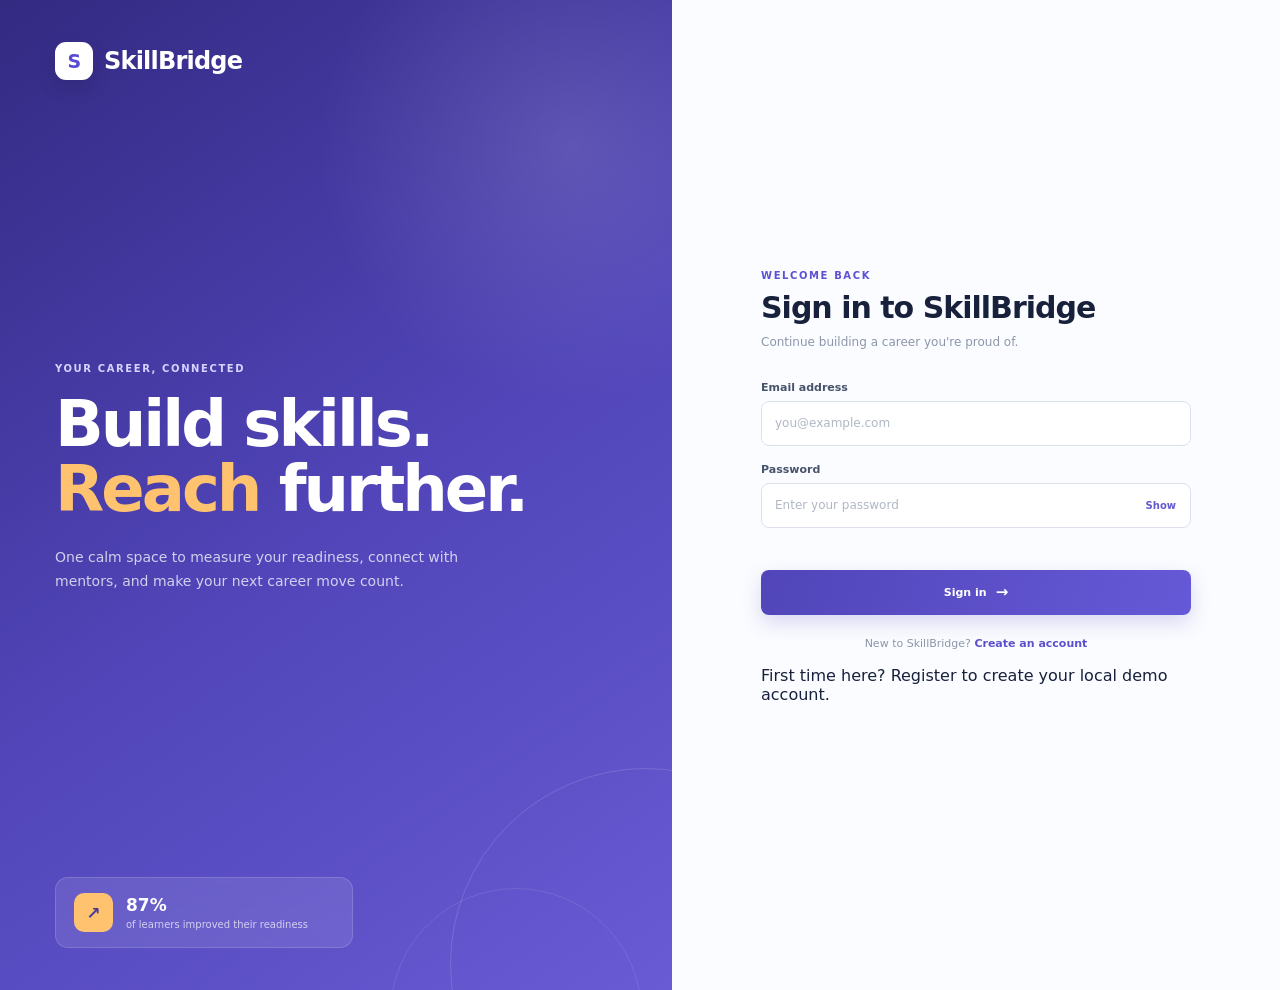
==== courses.html @ 70daa145 "Add files via upload" ====
<!doctype html><html lang="en"><head><meta charset="utf-8"><meta name="viewport" content="width=device-width,initial-scale=1"><title>Courses | SkillBridge</title><link rel="stylesheet" href="features.css"></head><body class="dashboard-page"><div class="app-shell"><aside class="sidebar" id="sidebar"><a class="brand side-brand" href="dashboard.html"><span class="brand-mark">S</span>SkillBridge</a><nav aria-label="Main navigation"><p class="nav-label">MENU</p><a class="nav-item" href="dashboard.html"><span>▦</span>Dashboard</a><a class="nav-item" href="profile.html"><span>◉</span>Profile</a><a class="nav-item active" href="courses.html"><span>▤</span>Courses</a><a class="nav-item" href="mentors.html"><span>♙</span>Mentors</a><a class="nav-item" href="targets.html"><span>◎</span>Targets</a><a class="nav-item" href="goals.html"><span>◷</span>Short Term Goals</a><p class="nav-label second">ACCOUNT</p><a class="nav-item" href="settings.html"><span>⚙</span>Settings</a></nav></aside><main class="main-content page-content"><header class="topbar"><button class="menu-button" id="menuButton" type="button" aria-label="Open navigation">☰</button><div class="mobile-brand">SkillBridge</div><div class="top-actions"><a class="user-chip" href="profile.html"><span class="avatar user-initial">S</span><span><strong class="user-name">Student</strong><small>Career learner</small></span></a></div></header><section class="page-hero"><p class="eyebrow accent">LEARNING PATHWAYS</p><h1>Find the skill that <span>moves you forward.</span></h1><p>Choose a software or hardware pathway. We’ll suggest a specialist mentor after you enrol.</p><label class="search-box" for="courseSearch"><span>⌕</span><input id="courseSearch" placeholder="Search courses, skills or topics"></label></section><div class="filter-row"><button class="filter active" data-filter="all">All pathways</button><button class="filter" data-filter="software">Software</button><button class="filter" data-filter="hardware">Hardware</button></div><section id="courseGrid" class="course-grid" aria-live="polite"></section></main></div><div id="courseModal" class="modal" hidden><div class="modal-card"><button class="modal-close" type="button" aria-label="Close">×</button><span class="course-badge">YOUR PATHWAY</span><h2 id="modalTitle"></h2><p id="modalText"></p><div id="hardwareExtra"></div><div class="modal-actions"><button id="enrolButton" class="primary-button">Choose this course</button><button class="secondary-button modal-close">Maybe later</button></div></div></div><div class="toast" id="toast" role="status"></div><script src="script.js"></script><script src="app.js"></script></body></html>
---- features.css ----
/* =========================================================
   SKILLBRIDGE FEATURES CSS
   Courses / Mentors / Profile / Goals / Targets / Settings
   Dashboard-matching theme
   ========================================================= */

:root {
  --purple: #5d51d4;
  --purple-dark: #40359e;
  --purple-light: #eeedff;

  --ink: #17213b;
  --muted: #7d899d;
  --line: #e4e7ee;

  --bg: #f7f8fc;
  --card: #ffffff;

  --shadow:
    0 12px 30px rgba(31, 40, 70, 0.08);

  --green: #39a17e;
  --orange: #d97b21;
}


/* =========================================================
   GLOBAL
   ========================================================= */

* {
  box-sizing: border-box;
}

html {
  scroll-behavior: smooth;
}

body.dashboard-page {
  margin: 0;
  min-height: 100vh;
  background: var(--bg);
  color: var(--ink);
  font-family:
    Inter,
    ui-sans-serif,
    system-ui,
    -apple-system,
    BlinkMacSystemFont,
    "Segoe UI",
    sans-serif;
}

button,
input,
select,
textarea {
  font-family: inherit;
}

button {
  cursor: pointer;
}

a {
  color: inherit;
}


/* =========================================================
   APP SHELL
   ========================================================= */

.app-shell {
  display: flex;
  min-height: 100vh;
  background: var(--bg);
}


/* =========================================================
   SIDEBAR
   ========================================================= */

.sidebar {
  position: fixed;
  z-index: 50;
  left: 0;
  top: 0;
  width: 238px;
  height: 100vh;
  padding: 27px 17px 20px;
  display: flex;
  flex-direction: column;

  background: #ffffff;
  border-right: 1px solid var(--line);
}

.side-brand {
  display: flex;
  align-items: center;
  gap: 10px;
  padding: 0 10px;
  margin-bottom: 35px;

  color: var(--ink);
  text-decoration: none;

  font-size: 19px;
  font-weight: 850;
  letter-spacing: -0.6px;
}

.side-brand .brand-mark {
  display: grid;
  place-items: center;

  width: 34px;
  height: 34px;

  border-radius: 10px;

  background: var(--purple);
  color: #fff;

  font-size: 16px;
  font-weight: 900;
}


/* navigation */

.sidebar nav {
  display: flex;
  flex-direction: column;
  gap: 4px;
}

.nav-label {
  margin: 0 10px 10px;

  color: #a1a9b8;
  font-size: 9px;
  font-weight: 850;
  letter-spacing: 1.5px;
}

.nav-label.second {
  margin-top: 28px;
}

.nav-item {
  display: flex;
  align-items: center;
  gap: 12px;

  min-height: 40px;
  padding: 0 12px;

  border-radius: 8px;

  color: #748096;
  text-decoration: none;

  font-size: 11px;
  font-weight: 700;

  transition:
    background .2s,
    color .2s,
    transform .2s;
}

.nav-item span {
  width: 19px;

  text-align: center;

  font-size: 15px;
}

.nav-item:hover {
  background: #f4f3ff;
  color: var(--purple);
}

.nav-item.active {
  background: #eeedff;
  color: var(--purple);
  font-weight: 800;
}


/* =========================================================
   MAIN CONTENT
   ========================================================= */

.main-content {
  width: calc(100% - 238px);
  min-height: 100vh;
  margin-left: 238px;
  padding: 0 38px;
  background: var(--bg);
}

.page-content {
  padding-bottom: 55px;
}


/* =========================================================
   TOP BAR
   ========================================================= */

.topbar {
  height: 76px;

  display: flex;
  align-items: center;
  justify-content: space-between;

  border-bottom: 1px solid transparent;
}

.menu-button {
  display: none;

  border: 0;
  background: transparent;

  color: var(--ink);

  font-size: 21px;
}

.mobile-brand {
  display: none;

  color: var(--ink);
  font-size: 17px;
  font-weight: 850;
}

.top-actions {
  margin-left: auto;

  display: flex;
  align-items: center;
  gap: 13px;
}

.user-chip {
  display: flex;
  align-items: center;
  gap: 9px;

  border: 0;
  background: transparent;

  color: var(--ink);
  text-decoration: none;

  text-align: left;
}

.user-chip .avatar {
  display: grid;
  place-items: center;

  width: 34px;
  height: 34px;

  border-radius: 50%;

  background: #eceaff;
  color: var(--purple);

  font-size: 11px;
  font-weight: 850;
}

.user-chip strong {
  display: block;
  font-size: 10px;
}

.user-chip small {
  display: block;
  margin-top: 2px;

  color: #9aa3b3;
  font-size: 8px;
}


/* =========================================================
   PAGE HERO
   ========================================================= */

.page-hero {
  max-width: 690px;
  padding: 43px 0 26px;
}

.page-hero h1 {
  margin: 0 0 11px;

  color: var(--ink);

  font-size: clamp(30px, 4vw, 43px);
  line-height: 1.08;
  letter-spacing: -1.8px;
}

.page-hero h1 span {
  color: var(--purple);
}

.page-hero > p:last-of-type {
  margin: 0;

  color: var(--muted);

  font-size: 13px;
  line-height: 1.6;
}

.compact-hero {
  padding-bottom: 25px;
}

.mentor-hero {
  padding-bottom: 28px;
}


/* =========================================================
   EYEBROW
   ========================================================= */

.eyebrow {
  margin: 0 0 8px;

  color: #929bad;

  font-size: 9px;
  font-weight: 850;
  letter-spacing: 1.5px;
}

.eyebrow.accent {
  color: var(--purple);
}


/* =========================================================
   SEARCH
   ========================================================= */

.search-box {
  display: flex;
  align-items: center;
  gap: 9px;

  width: min(100%, 480px);
  height: 46px;

  margin-top: 24px;
  padding: 0 14px;

  border: 1px solid #dfe3ed;
  border-radius: 9px;

  background: #fff;

  color: #9aa3b3;

  transition:
    border-color .2s,
    box-shadow .2s;
}

.search-box:focus-within {
  border-color: var(--purple);

  box-shadow:
    0 0 0 3px rgba(93,81,212,.08);
}

.search-box span {
  font-size: 17px;
}

.search-box input {
  width: 100%;

  border: 0;
  outline: 0;

  color: var(--ink);

  font-size: 12px;
}

.search-box input::placeholder {
  color: #a9b0bd;
}


/* =========================================================
   FILTERS
   ========================================================= */

.filter-row {
  display: flex;
  flex-wrap: wrap;
  gap: 8px;

  margin: 0 0 20px;
}

.filter {
  border: 1px solid #e2e5ed;
  border-radius: 20px;

  padding: 8px 13px;

  background: #fff;
  color: #708098;

  font-size: 11px;
  font-weight: 700;

  transition:
    background .2s,
    color .2s,
    border-color .2s,
    transform .2s;
}

.filter:hover {
  transform: translateY(-1px);

  border-color: #cfcbe9;
  color: var(--purple);
}

.filter.active {
  border-color: var(--purple);
  background: var(--purple);
  color: #fff;
}

.filter-row.small {
  margin: 0;
}


/* =========================================================
   COURSE GRID
   ========================================================= */

.course-grid,
.mentor-grid {
  display: grid;
  grid-template-columns:
    repeat(3, minmax(0, 1fr));
  gap: 16px;
}


/* =========================================================
   COURSE CARDS
   ========================================================= */

.course-card {
  position: relative;

  padding: 20px;

  border: 1px solid var(--line);
  border-radius: 13px;

  background: #fff;

  transition:
    transform .2s,
    box-shadow .2s,
    border-color .2s;
}

.course-card:hover {
  transform: translateY(-3px);

  border-color: #dcd9f4;

  box-shadow: var(--shadow);
}

.course-icon {
  display: grid;
  place-items: center;

  width: 42px;
  height: 42px;

  border-radius: 12px;

  font-weight: 800;
  font-size: 17px;
}

.course-icon.violet {
  background: #eeeaff;
  color: #5f51d3;
}

.course-icon.blue {
  background: #e8f2ff;
  color: #397dc1;
}

.course-icon.orange {
  background: #fff0df;
  color: #d97b21;
}

.course-icon.teal {
  background: #e2f8f3;
  color: #258e80;
}

.kind-pill {
  position: absolute;

  right: 17px;
  top: 21px;

  color: #929bad;

  font-size: 9px;
  font-weight: 800;

  text-transform: uppercase;
}

.course-card h2,
.mentor-person h2 {
  margin: 18px 0 7px;

  color: var(--ink);

  font-size: 16px;
  letter-spacing: -.3px;
}

.course-card p,
.mentor-person > p {
  margin: 0;

  color: var(--muted);

  font-size: 11px;
  line-height: 1.55;
}

.course-meta {
  display: flex;
  flex-wrap: wrap;
  gap: 8px;

  margin: 16px 0;
}

.course-meta span {
  padding: 5px 7px;

  border-radius: 5px;

  background: #f6f7fa;
  color: #7e899d;

  font-size: 9px;
}

.course-open,
.mentor-select {
  width: 100%;

  margin-top: 15px;
  padding: 10px 0 0;

  border: 0;
  border-top: 1px solid var(--line);

  background: transparent;

  color: var(--purple);

  font-size: 11px;
  font-weight: 800;

  text-align: left;
}

.course-open:hover,
.mentor-select:hover {
  color: var(--purple-dark);
}

.course-open b {
  float: right;

  font-size: 16px;
}


/* =========================================================
   MODAL
   ========================================================= */

.modal[hidden] {
  display: none;
}

.modal {
  position: fixed;
  z-index: 100;

  inset: 0;

  display: grid;
  place-items: center;

  padding: 20px;

  background: rgba(23,33,59,.45);

  backdrop-filter: blur(3px);
}

.modal-card {
  position: relative;

  width: min(100%, 480px);

  padding: 31px;

  border-radius: 16px;

  background: #fff;

  box-shadow:
    0 25px 70px rgba(23,33,59,.2);

  animation: modalIn .2s ease-out;
}

@keyframes modalIn {
  from {
    opacity: 0;
    transform: translateY(8px) scale(.98);
  }

  to {
    opacity: 1;
    transform: translateY(0) scale(1);
  }
}

.modal-close {
  position: absolute;

  right: 12px;
  top: 9px;

  border: 0;

  background: transparent;

  color: #7c899e;

  font-size: 25px;
}

.modal-close:hover {
  color: var(--ink);
}

.course-badge {
  color: var(--purple);

  font-size: 9px;
  font-weight: 800;

  letter-spacing: 1px;
}

.modal-card h2 {
  margin: 9px 0;

  color: var(--ink);

  font-size: 24px;
}

.modal-card > p {
  color: var(--muted);

  font-size: 13px;
  line-height: 1.6;
}

.hardware-note {
  margin: 18px 0;
  padding: 13px;

  border-radius: 9px;

  background: #fff6eb;
}

.hardware-note strong {
  color: #ad692a;

  font-size: 11px;
}

.hardware-note p {
  margin: 4px 0 11px;

  color: #7b7064;

  font-size: 10px;
}

.modal-actions {
  display: flex;
  gap: 10px;

  margin-top: 21px;
}

.modal-actions .primary-button {
  margin: 0;
}

.secondary-button {
  border: 1px solid #dfe4ed;
  border-radius: 8px;

  padding: 9px 14px;

  background: #fff;
  color: #66758d;

  font-size: 11px;
  font-weight: 750;
}

.secondary-button:hover {
  border-color: #c9cde0;
  color: var(--ink);
}


/* =========================================================
   BUTTONS
   ========================================================= */

.primary-button {
  border: 0;
  border-radius: 8px;

  padding: 10px 14px;

  background: var(--purple);
  color: #fff;

  font-size: 11px;
  font-weight: 800;

  transition:
    transform .2s,
    box-shadow .2s;
}

.primary-button:hover {
  transform: translateY(-1px);

  box-shadow:
    0 7px 18px rgba(93,81,212,.22);
}

.text-button {
  border: 0;

  background: transparent;
  color: var(--purple);

  font-size: 11px;
  font-weight: 800;
}


/* =========================================================
   ASSIGNED MENTOR PANEL
   ========================================================= */

.assigned-panel {
  display: flex;
  align-items: center;
  gap: 13px;

  margin: 0 0 30px;
  padding: 18px 22px;

  border-radius: 13px;

  background:
    linear-gradient(
      110deg,
      #eeedff,
      #fafaff
    );
}

.assigned-panel h2 {
  margin: 2px 0 4px;

  font-size: 17px;
}

.assigned-panel p:last-of-type {
  margin: 0;

  color: #6e7892;

  font-size: 11px;
}

.assigned-panel .text-button,
.primary-inline {
  margin-left: auto;
}

.primary-inline {
  border-radius: 7px;

  padding: 9px 12px;

  background: var(--purple);
  color: #fff;

  text-decoration: none;

  font-size: 10px;
  font-weight: 800;
}


/* =========================================================
   MENTOR CARDS
   ========================================================= */

.mentor-person {
  position: relative;

  padding: 20px;

  border: 1px solid var(--line);
  border-radius: 13px;

  background: #fff;

  transition:
    transform .2s,
    box-shadow .2s;
}

.mentor-person:hover {
  transform: translateY(-3px);

  box-shadow: var(--shadow);
}

.mentor-person .availability {
  position: absolute;

  top: 25px;
  right: 18px;

  color: #39a17e;

  font-size: 9px;
  font-weight: 800;
}

.mentor-person h2 {
  margin: 16px 0 3px;
}

.mentor-area {
  color: var(--purple) !important;
  font-weight: 700;
}


/* =========================================================
   PROFILE
   ========================================================= */

.profile-layout {
  display: grid;

  grid-template-columns:
    250px minmax(0, 1fr);

  gap: 18px;

  align-items: start;
}

.profile-summary,
.form-card {
  padding: 25px;

  border: 1px solid var(--line);
  border-radius: 14px;

  background: #fff;
}

.profile-summary {
  box-shadow: 0 4px 16px rgba(31,40,70,.025);
}

.profile-avatar {
  display: grid;
  place-items: center;

  width: 61px;
  height: 61px;

  border-radius: 18px;

  background:
    linear-gradient(
      135deg,
      #8779df,
      #4d40b9
    );

  color: white;

  font-size: 18px;
  font-weight: 800;
}

.profile-summary h2 {
  margin: 15px 0 3px;

  font-size: 19px;
}

.profile-summary > p {
  margin: 0;

  color: var(--muted);

  font-size: 11px;
  line-height: 1.5;
}

.path-tag {
  display: inline-block;

  margin-top: 15px;
  padding: 6px 8px;

  border-radius: 5px;

  background: #f0efff;
  color: var(--purple);

  font-size: 9px;
  font-weight: 800;
}

.profile-summary hr {
  margin: 22px 0;

  border: 0;
  border-top: 1px solid var(--line);
}

.readiness-number {
  display: block;

  font-size: 31px;
  letter-spacing: -1px;
}


/* =========================================================
   FORM CARD
   ========================================================= */

.form-card label {
  display: block;

  margin: 13px 0;

  color: #4f5c72;

  font-size: 11px;
  font-weight: 750;
}

.form-card input,
.form-card select,
.form-card textarea,
.goal-add input {
  width: 100%;

  margin-top: 7px;
  padding: 11px 12px;

  border: 1px solid #dce1eb;
  border-radius: 8px;

  background: #fff;
  color: var(--ink);

  outline: 0;

  font: inherit;
  font-size: 12px;

  transition:
    border-color .2s,
    box-shadow .2s;
}

.form-card input:focus,
.form-card select:focus,
.form-card textarea:focus,
.goal-add input:focus {
  border-color: var(--purple);

  box-shadow:
    0 0 0 3px rgba(93,81,212,.08);
}

.form-card textarea {
  resize: vertical;
  min-height: 90px;
}

.two-fields {
  display: grid;

  grid-template-columns: 1fr 1fr;

  gap: 13px;
}

.save-button {
  width: max-content;
  min-width: 160px;

  padding: 0 18px;
}


/* =========================================================
   TARGETS
   ========================================================= */

.target-banner {
  display: flex;
  align-items: center;
  justify-content: space-between;

  padding: 26px 30px;

  border-radius: 14px;

  background:
    linear-gradient(
      110deg,
      #3e358d,
      #6659d7
    );

  color: #fff;

  box-shadow:
    0 12px 28px rgba(62,53,141,.16);
}

.target-banner .eyebrow {
  color: #c8c2fb;
}

.target-banner h2 {
  margin: 0 0 6px;

  font-size: 21px;
}

.target-banner p:last-child {
  margin: 0;

  color: #dfdcff;

  font-size: 12px;
}

.target-banner > span {
  font-size: 44px;
  color: #f5b269;
}

.target-form {
  max-width: 720px;

  margin-top: 18px;
}


/* =========================================================
   SHORT TERM GOALS
   ========================================================= */

.goal-add {
  display: flex;
  gap: 10px;

  max-width: 660px;
}

.goal-add input {
  margin: 0;

  min-height: 43px;
}

.goal-add .primary-button {
  width: 140px;

  margin: 0;

  flex: 0 0 140px;
}

.goal-list {
  display: grid;
  gap: 10px;

  max-width: 660px;

  margin-top: 20px;
}

.goal-item {
  display: flex;
  align-items: center;
  gap: 12px;

  padding: 15px;

  border: 1px solid var(--line);
  border-radius: 10px;

  background: #fff;

  font-size: 12px;
  font-weight: 650;

  transition:
    border-color .2s,
    box-shadow .2s,
    transform .2s;
}

.goal-item:hover {
  border-color: #dad7ef;

  box-shadow:
    0 6px 18px rgba(31,40,70,.05);
}

.goal-item.done span {
  text-decoration: line-through;
  color: #97a0b0;
}

.goal-check {
  width: 23px;
  height: 23px;

  flex: 0 0 23px;

  border: 1px solid #cbd2df;
  border-radius: 50%;

  background: #fff;
  color: #fff;
}

.goal-item.done .goal-check {
  border-color: #48ae88;

  background: #48ae88;
}

.goal-delete {
  margin-left: auto;

  border: 0;

  background: transparent;

  color: #a5adba;

  font-size: 20px;
}

.goal-delete:hover {
  color: #d9534f;
}


/* =========================================================
   SETTINGS
   ========================================================= */

.settings-card {
  display: flex;
  align-items: center;
  justify-content: space-between;

  max-width: 720px;

  margin: 12px 0;
  padding: 21px;

  border: 1px solid var(--line);
  border-radius: 12px;

  background: #fff;
}

.settings-card h2 {
  margin: 0 0 5px;

  font-size: 14px;
}

.settings-card p {
  margin: 0;

  color: var(--muted);

  font-size: 11px;
}

.settings-card.danger {
  border-color: #f2d8d8;
}


/* =========================================================
   SWITCH
   ========================================================= */

.switch input {
  display: none;
}

.switch span {
  display: block;

  width: 42px;
  height: 23px;

  border-radius: 30px;

  background: #d6dbe5;

  cursor: pointer;

  transition: background .2s;
}

.switch span:after {
  content: "";

  display: block;

  width: 17px;
  height: 17px;

  margin: 3px;

  border-radius: 50%;

  background: #fff;

  transition: .2s;
}

.switch input:checked + span {
  background: var(--purple);
}

.switch input:checked + span:after {
  transform: translateX(19px);
}


/* =========================================================
   EMPTY STATE
   ========================================================= */

.empty {
  padding: 25px;

  border: 1px dashed #dfe3ed;
  border-radius: 10px;

  background: rgba(255,255,255,.55);

  color: var(--muted);

  font-size: 13px;
  text-align: center;
}


/* =========================================================
   SECTION HEADING
   ========================================================= */

.section-heading {
  display: flex;
  align-items: center;
  justify-content: space-between;

  margin: 25px 0 15px;
}

.section-heading h2 {
  margin: 0;

  color: var(--ink);

  font-size: 18px;
  letter-spacing: -.4px;
}

.section-heading.compact {
  margin: 0 0 15px;
}


/* =========================================================
   TOAST
   ========================================================= */

.toast {
  position: fixed;
  z-index: 200;

  right: 24px;
  bottom: 24px;

  max-width: 320px;

  padding: 12px 16px;

  border-radius: 9px;

  background: #17213b;
  color: #fff;

  box-shadow:
    0 12px 30px rgba(23,33,59,.18);

  font-size: 11px;

  opacity: 0;
  pointer-events: none;

  transform: translateY(10px);

  transition:
    opacity .25s,
    transform .25s;
}

.toast.show {
  opacity: 1;

  transform: translateY(0);
}


/* =========================================================
   MOBILE SIDEBAR
   ========================================================= */

@media (max-width: 900px) {

  .sidebar {
    transform: translateX(-100%);

    transition: transform .25s ease;

    box-shadow:
      8px 0 25px rgba(23,33,59,.08);
  }

  .sidebar.open {
    transform: translateX(0);
  }

  .main-content {
    width: 100%;
    margin-left: 0;
    padding: 0 25px;
  }

  .menu-button {
    display: block;
  }

  .mobile-brand {
    display: block;
    margin-left: 12px;
  }

  .topbar {
    justify-content: flex-start;
  }

  .top-actions {
    margin-left: auto;
  }

  .course-grid,
  .mentor-grid {
    grid-template-columns:
      repeat(2, minmax(0, 1fr));
  }
}


/* =========================================================
   TABLET
   ========================================================= */

@media (max-width: 680px) {

  .main-content {
    padding: 0 18px;
  }

  .page-hero {
    padding: 29px 0 21px;
  }

  .page-hero h1 {
    font-size: 29px;
    letter-spacing: -1.2px;
  }

  .course-grid,
  .mentor-grid {
    grid-template-columns: 1fr;
  }

  .profile-layout {
    grid-template-columns: 1fr;
  }

  .profile-summary {
    display: grid;

    grid-template-columns: 70px 1fr;

    column-gap: 14px;

    align-items: center;
  }

  .profile-summary .profile-avatar {
    grid-row: span 2;
  }

  .profile-summary .path-tag,
  .profile-summary hr,
  .profile-summary .eyebrow,
  .profile-summary .readiness-number,
  .profile-summary > p:last-child {
    grid-column: 1 / -1;
  }

  .two-fields {
    grid-template-columns: 1fr;
  }

  .assigned-panel {
    align-items: flex-start;

    padding: 17px;
  }

  .assigned-panel .text-button,
  .primary-inline {
    margin: 4px 0 0 auto;
  }

  .goal-add {
    align-items: stretch;
  }

  .target-banner {
    padding: 20px;
  }

  .target-banner h2 {
    font-size: 17px;
  }

  .settings-card {
    align-items: flex-start;

    gap: 12px;
  }

  .section-heading {
    align-items: flex-start;
    gap: 10px;
  }

  .section-heading h2 {
    font-size: 16px;
  }
}


/* =========================================================
   SMALL MOBILE
   ========================================================= */

@media (max-width: 480px) {

  .topbar {
    height: 67px;
  }

  .user-chip small {
    display: none;
  }

  .search-box {
    width: 100%;
  }

  .filter-row {
    overflow-x: auto;
    padding-bottom: 3px;
  }

  .filter {
    flex: 0 0 auto;
  }

  .modal-card {
    padding: 25px 20px;
  }

  .modal-actions {
    flex-direction: column;
  }

  .secondary-button,
  .modal-actions .primary-button {
    width: 100%;
  }

  .goal-add {
    flex-direction: column;
  }

  .goal-add .primary-button {
    width: 100%;
    flex-basis: auto;
  }

  .assigned-panel {
    flex-wrap: wrap;
  }

  .assigned-panel .primary-inline {
    margin-left: 0;
  }

  .target-banner {
    gap: 15px;
  }

  .target-banner > span {
    font-size: 34px;
  }
}
/* =========================================================
   TARGETS PAGE
   ========================================================= */

.target-banner {
    display: flex;
    align-items: center;
    justify-content: space-between;

    width: 100%;
    margin: 0 0 18px;
    padding: 27px 30px;

    border-radius: 14px;

    background: linear-gradient(
        110deg,
        #3e358d,
        #6659d7
    );

    color: #ffffff;

    box-shadow:
        0 12px 28px rgba(62, 53, 141, 0.15);
}

.target-banner .eyebrow {
    margin: 0 0 7px;
    color: #c8c2fb;
}

.target-banner h2 {
    margin: 0 0 7px;

    color: #ffffff;

    font-size: 21px;
    font-weight: 800;
    letter-spacing: -0.4px;
}

.target-banner p:last-child {
    margin: 0;

    color: #dfdcff;

    font-size: 12px;
    line-height: 1.5;
}

.target-banner > span {
    display: grid;
    place-items: center;

    width: 58px;
    height: 58px;

    border-radius: 50%;

    background: rgba(255, 255, 255, 0.10);

    color: #f5b269;

    font-size: 38px;
}


/* =========================================================
   TARGET FORM
   ========================================================= */

.target-form {
    width: 100%;
    max-width: 720px;

    margin-top: 18px;

    padding: 25px;

    border: 1px solid #e4e7ee;
    border-radius: 14px;

    background: #ffffff;

    box-shadow:
        0 6px 20px rgba(31, 40, 70, 0.04);
}


/* =========================================================
   FORM CARD
   ========================================================= */

.form-card label {
    display: block;

    margin: 13px 0;

    color: #4f5c72;

    font-size: 11px;
    font-weight: 750;
}

.form-card input,
.form-card select,
.form-card textarea {
    width: 100%;

    margin-top: 7px;
    padding: 11px 12px;

    border: 1px solid #dce1eb;
    border-radius: 8px;

    background: #ffffff;
    color: #17213b;

    outline: none;

    font-family: inherit;
    font-size: 12px;

    transition:
        border-color 0.2s ease,
        box-shadow 0.2s ease;
}

.form-card input::placeholder,
.form-card textarea::placeholder {
    color: #a6adba;
}

.form-card input:focus,
.form-card select:focus,
.form-card textarea:focus {
    border-color: #5d51d4;

    box-shadow:
        0 0 0 3px rgba(93, 81, 212, 0.08);
}

.form-card textarea {
    min-height: 105px;

    resize: vertical;
}


/* =========================================================
   TWO FIELDS
   ========================================================= */

.two-fields {
    display: grid;

    grid-template-columns: 1fr 1fr;

    gap: 14px;
}


/* =========================================================
   SAVE TARGET BUTTON
   ========================================================= */

.save-button {
    display: inline-flex;
    align-items: center;
    justify-content: center;
    gap: 8px;

    width: max-content;
    min-width: 160px;

    margin-top: 8px;
    padding: 11px 18px;

    border: 0;
    border-radius: 8px;

    background: #5d51d4;
    color: #ffffff;

    font-size: 11px;
    font-weight: 800;

    cursor: pointer;

    transition:
        background 0.2s ease,
        transform 0.2s ease,
        box-shadow 0.2s ease;
}

.save-button:hover {
    background: #4d42bd;

    transform: translateY(-1px);

    box-shadow:
        0 7px 18px rgba(93, 81, 212, 0.22);
}

.save-button span {
    font-size: 15px;
}


/* =========================================================
   TARGET PAGE RESPONSIVE
   ========================================================= */

@media (max-width: 680px) {

    .target-banner {
        align-items: flex-start;

        padding: 21px;

        gap: 15px;
    }

    .target-banner h2 {
        font-size: 18px;
    }

    .target-banner > span {
        width: 48px;
        height: 48px;

        flex: 0 0 48px;

        font-size: 30px;
    }

    .target-form {
        padding: 20px;
    }

    .two-fields {
        grid-template-columns: 1fr;

        gap: 0;
    }

    .save-button {
        width: 100%;
    }
}


@media (max-width: 420px) {

    .target-banner {
        padding: 18px;
    }

    .target-banner h2 {
        font-size: 16px;
    }

    .target-banner p:last-child {
        font-size: 11px;
    }

    .target-banner > span {
        width: 42px;
        height: 42px;

        flex-basis: 42px;

        font-size: 25px;
    }

    .target-form {
        padding: 17px;
    }
}
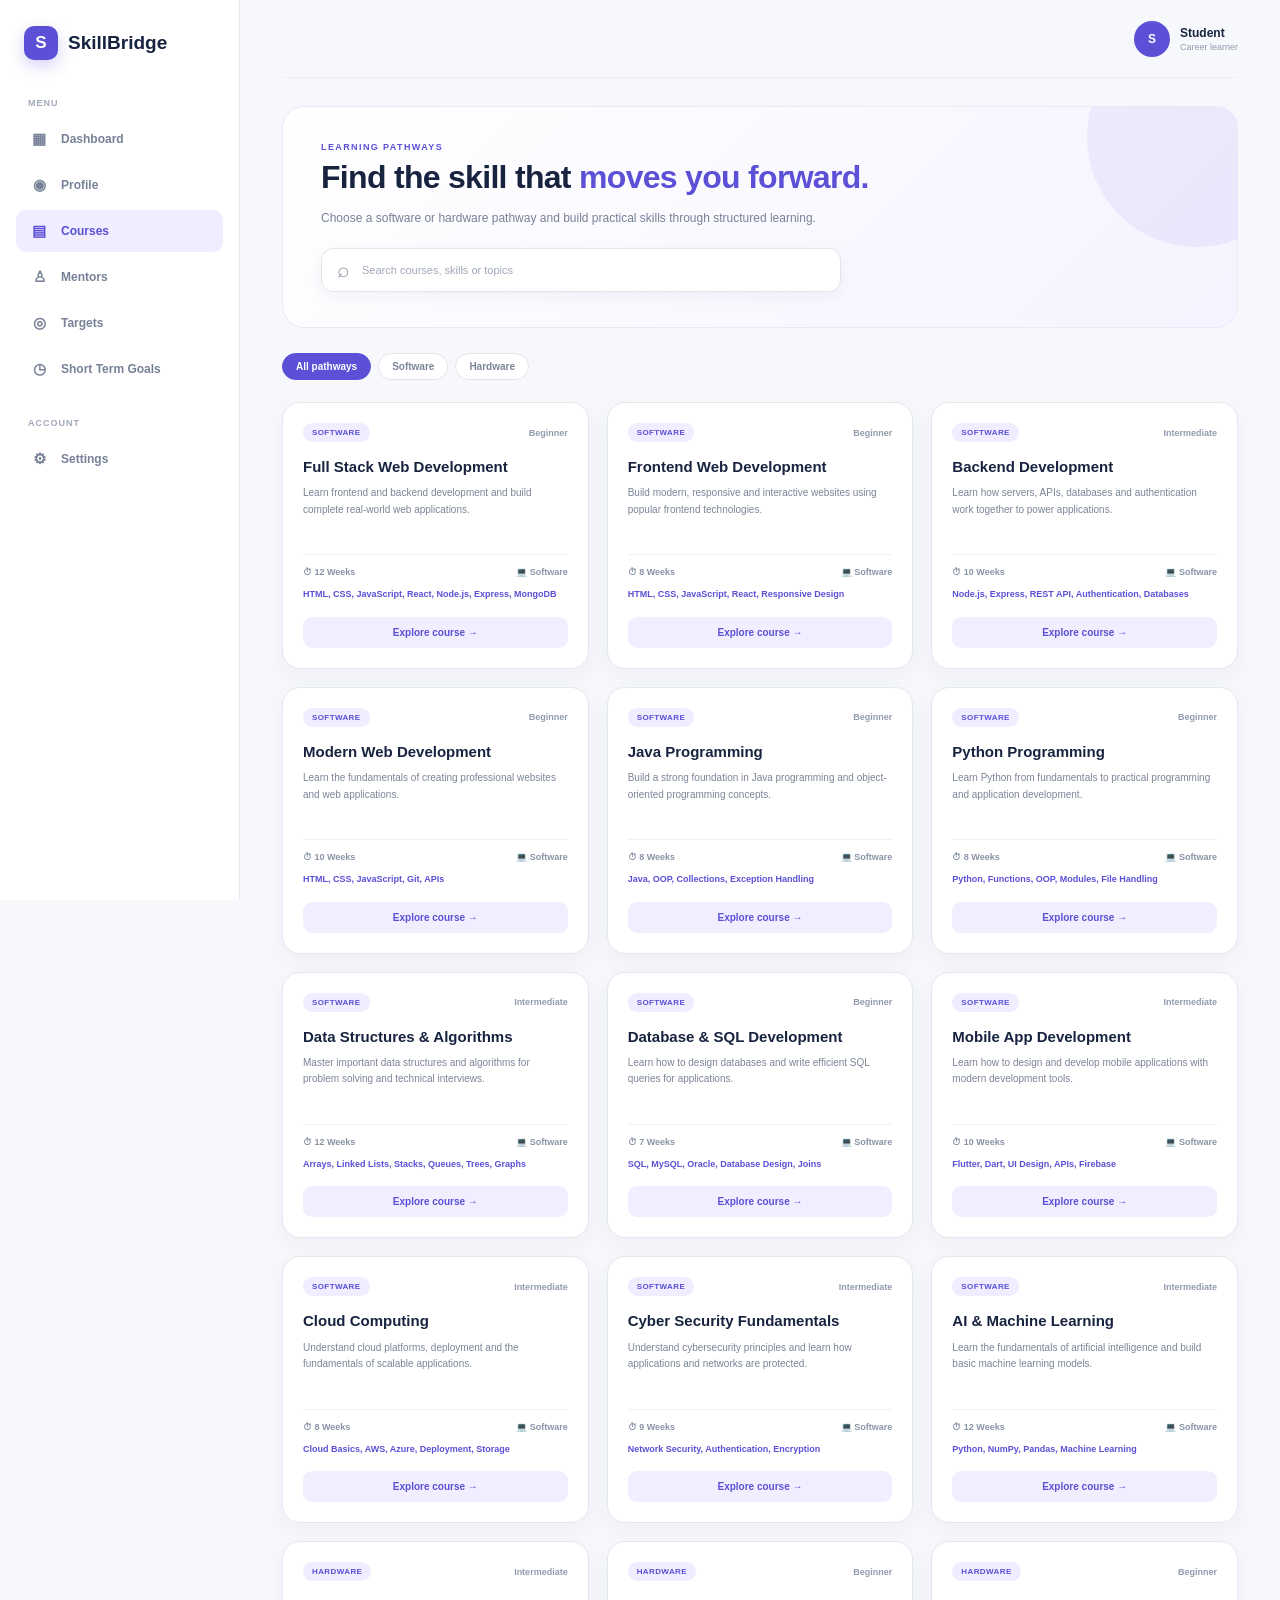
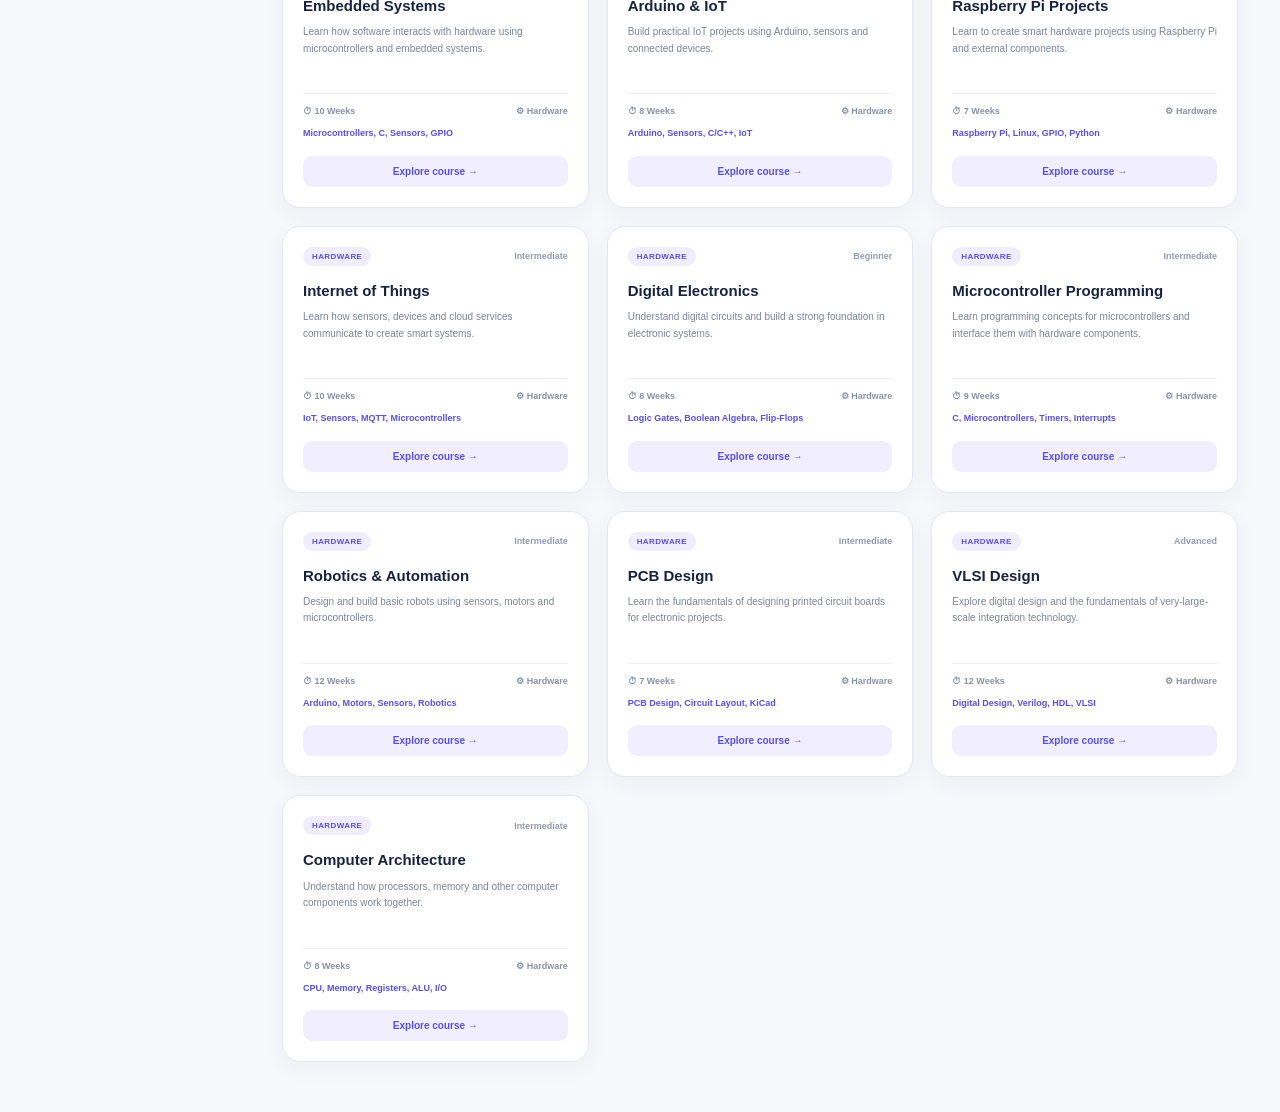
==== commit 294c05e7: "Add files via upload" ====
--- a/courses.html
+++ b/courses.html
@@ -1 +1,2751 @@
-<!doctype html><html lang="en"><head><meta charset="utf-8"><meta name="viewport" content="width=device-width,initial-scale=1"><title>Courses | SkillBridge</title><link rel="stylesheet" href="features.css"></head><body class="dashboard-page"><div class="app-shell"><aside class="sidebar" id="sidebar"><a class="brand side-brand" href="dashboard.html"><span class="brand-mark">S</span>SkillBridge</a><nav aria-label="Main navigation"><p class="nav-label">MENU</p><a class="nav-item" href="dashboard.html"><span>▦</span>Dashboard</a><a class="nav-item" href="profile.html"><span>◉</span>Profile</a><a class="nav-item active" href="courses.html"><span>▤</span>Courses</a><a class="nav-item" href="mentors.html"><span>♙</span>Mentors</a><a class="nav-item" href="targets.html"><span>◎</span>Targets</a><a class="nav-item" href="goals.html"><span>◷</span>Short Term Goals</a><p class="nav-label second">ACCOUNT</p><a class="nav-item" href="settings.html"><span>⚙</span>Settings</a></nav></aside><main class="main-content page-content"><header class="topbar"><button class="menu-button" id="menuButton" type="button" aria-label="Open navigation">☰</button><div class="mobile-brand">SkillBridge</div><div class="top-actions"><a class="user-chip" href="profile.html"><span class="avatar user-initial">S</span><span><strong class="user-name">Student</strong><small>Career learner</small></span></a></div></header><section class="page-hero"><p class="eyebrow accent">LEARNING PATHWAYS</p><h1>Find the skill that <span>moves you forward.</span></h1><p>Choose a software or hardware pathway. We’ll suggest a specialist mentor after you enrol.</p><label class="search-box" for="courseSearch"><span>⌕</span><input id="courseSearch" placeholder="Search courses, skills or topics"></label></section><div class="filter-row"><button class="filter active" data-filter="all">All pathways</button><button class="filter" data-filter="software">Software</button><button class="filter" data-filter="hardware">Hardware</button></div><section id="courseGrid" class="course-grid" aria-live="polite"></section></main></div><div id="courseModal" class="modal" hidden><div class="modal-card"><button class="modal-close" type="button" aria-label="Close">×</button><span class="course-badge">YOUR PATHWAY</span><h2 id="modalTitle"></h2><p id="modalText"></p><div id="hardwareExtra"></div><div class="modal-actions"><button id="enrolButton" class="primary-button">Choose this course</button><button class="secondary-button modal-close">Maybe later</button></div></div></div><div class="toast" id="toast" role="status"></div><script src="script.js"></script><script src="app.js"></script></body></html>
+<!doctype html>
+<html lang="en">
+
+<head>
+
+  <meta charset="utf-8">
+
+  <meta
+    name="viewport"
+    content="width=device-width, initial-scale=1">
+
+  <title>Courses | SkillBridge</title>
+
+  <style>
+
+    /* =====================================================
+       GLOBAL
+    ====================================================== */
+
+    * {
+      box-sizing: border-box;
+    }
+
+    html {
+      scroll-behavior: smooth;
+    }
+
+    body {
+      margin: 0;
+      font-family:
+        Inter,
+        "Segoe UI",
+        Arial,
+        sans-serif;
+
+      background: #f7f8fc;
+      color: #17233f;
+    }
+
+    a {
+      text-decoration: none;
+      color: inherit;
+    }
+
+    button,
+    input {
+      font: inherit;
+    }
+
+
+    /* =====================================================
+       APP SHELL
+    ====================================================== */
+
+    .app-shell {
+      min-height: 100vh;
+      display: flex;
+    }
+
+
+    /* =====================================================
+       SIDEBAR
+    ====================================================== */
+
+    .sidebar {
+      width: 240px;
+      min-height: 100vh;
+
+      position: fixed;
+      left: 0;
+      top: 0;
+      bottom: 0;
+
+      background: #ffffff;
+      border-right: 1px solid #e8eaf1;
+
+      padding: 26px 16px;
+
+      z-index: 100;
+    }
+
+    .brand {
+      display: flex;
+      align-items: center;
+
+      gap: 10px;
+
+      font-size: 19px;
+      font-weight: 800;
+
+      color: #17233f;
+
+      margin-bottom: 38px;
+      padding-left: 8px;
+    }
+
+    .brand-mark {
+      width: 34px;
+      height: 34px;
+
+      display: grid;
+      place-items: center;
+
+      border-radius: 10px;
+
+      background: #5b50d6;
+      color: white;
+
+      font-size: 17px;
+      font-weight: 900;
+
+      box-shadow:
+        0 6px 15px rgba(91, 80, 214, .25);
+    }
+
+
+    /* =====================================================
+       NAVIGATION
+    ====================================================== */
+
+    .nav-label {
+      margin: 0 0 10px 12px;
+
+      color: #a0a8b8;
+
+      font-size: 9px;
+      font-weight: 800;
+
+      letter-spacing: 1px;
+    }
+
+    .nav-label.second {
+      margin-top: 28px;
+    }
+
+    .nav-item {
+      display: flex;
+      align-items: center;
+
+      gap: 12px;
+
+      padding: 12px 13px;
+
+      margin: 4px 0;
+
+      border-radius: 10px;
+
+      color: #778197;
+
+      font-size: 12px;
+      font-weight: 600;
+
+      transition: .2s ease;
+    }
+
+    .nav-item span {
+      width: 20px;
+
+      display: inline-flex;
+      justify-content: center;
+
+      font-size: 15px;
+    }
+
+    .nav-item:hover {
+      background: #f3f2ff;
+      color: #5b50d6;
+    }
+
+    .nav-item.active {
+      background: #efedff;
+      color: #5b50d6;
+
+      font-weight: 800;
+    }
+
+
+    /* =====================================================
+       MAIN CONTENT
+    ====================================================== */
+
+    .main-content {
+      width: calc(100% - 240px);
+
+      margin-left: 240px;
+
+      min-height: 100vh;
+
+      padding: 0 42px 50px;
+    }
+
+
+    /* =====================================================
+       TOPBAR
+    ====================================================== */
+
+    .topbar {
+      height: 78px;
+
+      display: flex;
+      align-items: center;
+      justify-content: space-between;
+
+      border-bottom: 1px solid #eceef4;
+
+      margin-bottom: 28px;
+    }
+
+    .menu-button {
+      display: none;
+
+      border: 0;
+      background: transparent;
+
+      font-size: 24px;
+
+      cursor: pointer;
+    }
+
+    .mobile-brand {
+      display: none;
+
+      font-size: 18px;
+      font-weight: 800;
+    }
+
+    .top-actions {
+      margin-left: auto;
+    }
+
+    .user-chip {
+      display: flex;
+      align-items: center;
+
+      gap: 10px;
+    }
+
+    .user-chip strong {
+      display: block;
+
+      font-size: 12px;
+      color: #17233f;
+    }
+
+    .user-chip small {
+      display: block;
+
+      margin-top: 2px;
+
+      color: #929bad;
+
+      font-size: 9px;
+    }
+
+    .avatar {
+      width: 36px;
+      height: 36px;
+
+      display: grid;
+      place-items: center;
+
+      border-radius: 50%;
+
+      background: #5b50d6;
+
+      color: white;
+
+      font-size: 12px;
+      font-weight: 800;
+    }
+
+
+    /* =====================================================
+       HERO
+    ====================================================== */
+
+    .page-hero {
+      position: relative;
+
+      padding: 35px 38px;
+
+      margin-bottom: 25px;
+
+      border-radius: 22px;
+
+      background:
+        linear-gradient(
+          135deg,
+          #ffffff 0%,
+          #f5f3ff 100%
+        );
+
+      border: 1px solid #e9e8f5;
+
+      overflow: hidden;
+    }
+
+    .page-hero::after {
+      content: "";
+
+      position: absolute;
+
+      width: 220px;
+      height: 220px;
+
+      right: -70px;
+      top: -80px;
+
+      border-radius: 50%;
+
+      background:
+        rgba(91, 80, 214, .08);
+    }
+
+    .eyebrow {
+      margin: 0 0 7px;
+
+      font-size: 9px;
+      font-weight: 800;
+
+      letter-spacing: 1.4px;
+
+      color: #929bad;
+    }
+
+    .eyebrow.accent {
+      color: #5b50d6;
+    }
+
+    .page-hero h1 {
+      margin: 0;
+
+      position: relative;
+      z-index: 1;
+
+      font-size: 32px;
+
+      line-height: 1.15;
+
+      letter-spacing: -.7px;
+    }
+
+    .page-hero h1 span {
+      color: #5b50d6;
+    }
+
+    .page-hero > p:not(.eyebrow) {
+      position: relative;
+
+      z-index: 1;
+
+      max-width: 560px;
+
+      margin: 12px 0 20px;
+
+      color: #778197;
+
+      font-size: 12px;
+
+      line-height: 1.7;
+    }
+
+
+    /* =====================================================
+       SEARCH BOX
+    ====================================================== */
+
+    .search-box {
+      position: relative;
+
+      z-index: 2;
+
+      width: min(520px, 100%);
+
+      height: 44px;
+
+      display: flex;
+      align-items: center;
+
+      gap: 10px;
+
+      padding: 0 15px;
+
+      background: white;
+
+      border: 1px solid #e3e5ed;
+
+      border-radius: 12px;
+
+      box-shadow:
+        0 5px 18px rgba(31, 40, 73, .05);
+    }
+
+    .search-box span {
+      color: #9099ab;
+
+      font-size: 21px;
+    }
+
+    .search-box input {
+      width: 100%;
+
+      border: 0;
+      outline: 0;
+
+      background: transparent;
+
+      color: #17233f;
+
+      font-size: 11px;
+    }
+
+    .search-box input::placeholder {
+      color: #a0a8b8;
+    }
+
+
+    /* =====================================================
+       FILTERS
+    ====================================================== */
+
+    .filter-row {
+      display: flex;
+
+      gap: 7px;
+
+      flex-wrap: wrap;
+
+      margin-bottom: 22px;
+    }
+
+    .filter {
+      border: 1px solid #e1e4ec;
+
+      background: #ffffff;
+
+      color: #7b8497;
+
+      border-radius: 20px;
+
+      padding: 7px 13px;
+
+      font-size: 10px;
+
+      font-weight: 700;
+
+      cursor: pointer;
+
+      transition: .2s ease;
+    }
+
+    .filter:hover {
+      border-color: #5b50d6;
+
+      color: #5b50d6;
+    }
+
+    .filter.active {
+      background: #5b50d6;
+
+      border-color: #5b50d6;
+
+      color: #ffffff;
+    }
+
+
+    /* =====================================================
+       YOUR SELECTED COURSE
+    ====================================================== */
+
+    .selected-course-section {
+      margin-bottom: 28px;
+    }
+
+    .selected-course-section[hidden] {
+      display: none;
+    }
+
+    .selected-course-header {
+      display: flex;
+
+      align-items: center;
+
+      justify-content: space-between;
+
+      gap: 15px;
+
+      margin-bottom: 14px;
+    }
+
+    .selected-course-header h2 {
+      margin: 0;
+
+      color: #17233f;
+
+      font-size: 19px;
+    }
+
+    .change-course-button {
+      border: 1px solid #ddd9ff;
+
+      background: #f1efff;
+
+      color: #5b50d6;
+
+      padding: 9px 14px;
+
+      border-radius: 9px;
+
+      font-size: 10px;
+
+      font-weight: 800;
+
+      cursor: pointer;
+    }
+
+    .change-course-button:hover {
+      background: #5b50d6;
+
+      color: #ffffff;
+    }
+
+    .selected-course-card {
+      display: flex;
+
+      align-items: flex-start;
+
+      gap: 18px;
+
+      padding: 20px;
+
+      background:
+        linear-gradient(
+          135deg,
+          #ffffff,
+          #f7f5ff
+        );
+
+      border: 1px solid #ddd9ff;
+
+      border-radius: 18px;
+
+      box-shadow:
+        0 8px 25px rgba(91, 80, 214, .08);
+    }
+
+    .selected-course-icon {
+      width: 52px;
+      height: 52px;
+
+      flex-shrink: 0;
+
+      display: grid;
+      place-items: center;
+
+      border-radius: 14px;
+
+      background: #5b50d6;
+
+      color: #ffffff;
+
+      font-size: 20px;
+
+      font-weight: 900;
+    }
+
+    .selected-course-content {
+      flex: 1;
+    }
+
+    .selected-course-category {
+      display: inline-block;
+
+      padding: 5px 9px;
+
+      margin-bottom: 7px;
+
+      border-radius: 20px;
+
+      background: #efedff;
+
+      color: #5b50d6;
+
+      font-size: 8px;
+
+      font-weight: 800;
+
+      text-transform: uppercase;
+
+      letter-spacing: .5px;
+    }
+
+    .selected-course-content h3 {
+      margin: 0 0 7px;
+
+      color: #17233f;
+
+      font-size: 17px;
+    }
+
+    .selected-course-content p {
+      margin: 0;
+
+      color: #778197;
+
+      font-size: 10px;
+
+      line-height: 1.6;
+    }
+
+    .selected-course-details {
+      display: flex;
+
+      flex-wrap: wrap;
+
+      gap: 8px;
+
+      margin-top: 12px;
+    }
+
+    .selected-course-details span {
+      padding: 6px 9px;
+
+      border-radius: 7px;
+
+      background: #ffffff;
+
+      border: 1px solid #e7e5f2;
+
+      color: #68738a;
+
+      font-size: 9px;
+
+      font-weight: 700;
+    }
+
+
+    /* =====================================================
+       COURSE GRID
+    ====================================================== */
+
+    .course-grid {
+      display: grid;
+
+      grid-template-columns:
+        repeat(3, minmax(0, 1fr));
+
+      gap: 18px;
+    }
+
+
+    /* =====================================================
+       COURSE CARD
+    ====================================================== */
+
+    .course-card {
+      position: relative;
+
+      padding: 20px;
+
+      background: #ffffff;
+
+      border: 1px solid #e5e7ee;
+
+      border-radius: 18px;
+
+      box-shadow:
+        0 7px 22px rgba(31, 40, 73, .045);
+
+      transition:
+        transform .2s ease,
+        box-shadow .2s ease,
+        border-color .2s ease;
+    }
+
+    .course-card:hover {
+      transform: translateY(-3px);
+
+      box-shadow:
+        0 12px 30px rgba(31, 40, 73, .08);
+
+      border-color: #d9d6fb;
+    }
+
+
+    /* =====================================================
+       COURSE CARD TOP
+    ====================================================== */
+
+    .course-card-top {
+      display: flex;
+
+      justify-content: space-between;
+
+      align-items: center;
+
+      gap: 10px;
+
+      margin-bottom: 15px;
+    }
+
+    .course-category {
+      display: inline-block;
+
+      padding: 5px 9px;
+
+      border-radius: 20px;
+
+      background: #efedff;
+
+      color: #5b50d6;
+
+      font-size: 8px;
+
+      font-weight: 800;
+
+      text-transform: uppercase;
+
+      letter-spacing: .4px;
+    }
+
+    .course-level {
+      color: #929bad;
+
+      font-size: 9px;
+
+      font-weight: 700;
+    }
+
+
+    /* =====================================================
+       COURSE TEXT
+    ====================================================== */
+
+    .course-card h3 {
+      margin: 0 0 8px;
+
+      color: #17233f;
+
+      font-size: 15px;
+
+      line-height: 1.35;
+    }
+
+    .course-description {
+      margin: 0;
+
+      min-height: 54px;
+
+      color: #7b8497;
+
+      font-size: 10px;
+
+      line-height: 1.65;
+    }
+
+
+    /* =====================================================
+       COURSE META
+    ====================================================== */
+
+    .course-meta {
+      display: flex;
+
+      align-items: center;
+
+      justify-content: space-between;
+
+      gap: 10px;
+
+      margin-top: 15px;
+
+      padding-top: 12px;
+
+      border-top: 1px solid #eef0f5;
+
+      color: #8993a6;
+
+      font-size: 9px;
+
+      font-weight: 700;
+    }
+
+
+    /* =====================================================
+       SKILLS
+    ====================================================== */
+
+    .course-skills {
+      margin-top: 11px;
+
+      color: #5b50d6;
+
+      font-size: 9px;
+
+      font-weight: 700;
+
+      line-height: 1.5;
+    }
+
+
+    /* =====================================================
+       COURSE BUTTON
+    ====================================================== */
+
+    .course-button {
+      width: 100%;
+
+      margin-top: 15px;
+
+      padding: 10px 13px;
+
+      border: 0;
+
+      border-radius: 9px;
+
+      background: #f1efff;
+
+      color: #5b50d6;
+
+      font-size: 10px;
+
+      font-weight: 800;
+
+      cursor: pointer;
+
+      transition: .2s ease;
+    }
+
+    .course-button:hover {
+      background: #5b50d6;
+
+      color: #ffffff;
+    }
+
+
+    /* =====================================================
+       MODAL
+    ====================================================== */
+
+    .modal {
+      position: fixed;
+
+      inset: 0;
+
+      display: grid;
+
+      place-items: center;
+
+      padding: 20px;
+
+      background:
+        rgba(23, 35, 63, .35);
+
+      z-index: 500;
+    }
+
+    .modal[hidden] {
+      display: none;
+    }
+
+    .modal-card {
+      position: relative;
+
+      width: min(500px, 100%);
+
+      padding: 30px;
+
+      background: #ffffff;
+
+      border-radius: 20px;
+
+      box-shadow:
+        0 20px 60px rgba(23, 35, 63, .2);
+    }
+
+    .modal-close {
+      position: absolute;
+
+      right: 18px;
+
+      top: 15px;
+
+      width: 30px;
+      height: 30px;
+
+      border: 0;
+
+      border-radius: 50%;
+
+      background: #f1f2f7;
+
+      color: #6f788d;
+
+      font-size: 20px;
+
+      cursor: pointer;
+    }
+
+    .course-badge {
+      display: inline-block;
+
+      margin-bottom: 10px;
+
+      padding: 5px 9px;
+
+      border-radius: 20px;
+
+      background: #efedff;
+
+      color: #5b50d6;
+
+      font-size: 8px;
+
+      font-weight: 800;
+
+      letter-spacing: .5px;
+    }
+
+    .modal-card h2 {
+      margin: 0 0 12px;
+
+      color: #17233f;
+
+      font-size: 23px;
+    }
+
+    .modal-card > p {
+      margin: 0;
+
+      color: #778197;
+
+      font-size: 11px;
+
+      line-height: 1.7;
+    }
+
+    .modal-actions {
+      display: flex;
+
+      gap: 10px;
+
+      margin-top: 20px;
+    }
+
+    .primary-button,
+    .secondary-button {
+      flex: 1;
+
+      padding: 11px 14px;
+
+      border-radius: 9px;
+
+      font-size: 10px;
+
+      font-weight: 800;
+
+      cursor: pointer;
+    }
+
+    .primary-button {
+      border: 0;
+
+      background: #5b50d6;
+
+      color: white;
+    }
+
+    .secondary-button {
+      border: 1px solid #e1e4ec;
+
+      background: white;
+
+      color: #7b8497;
+    }
+
+
+    /* =====================================================
+       TOAST
+    ====================================================== */
+
+    .toast {
+      position: fixed;
+
+      left: 50%;
+
+      bottom: 25px;
+
+      transform:
+        translate(-50%, 20px);
+
+      padding: 12px 18px;
+
+      background: #17233f;
+
+      color: #ffffff;
+
+      border-radius: 10px;
+
+      font-size: 11px;
+
+      font-weight: 700;
+
+      opacity: 0;
+
+      pointer-events: none;
+
+      transition: .25s ease;
+
+      z-index: 999;
+    }
+
+    .toast.show {
+      opacity: 1;
+
+      transform:
+        translate(-50%, 0);
+    }
+
+
+    /* =====================================================
+       MOBILE
+    ====================================================== */
+
+    @media (max-width: 1050px) {
+
+      .course-grid {
+        grid-template-columns:
+          repeat(2, minmax(0, 1fr));
+      }
+
+    }
+
+
+    @media (max-width: 760px) {
+
+      .sidebar {
+        width: 240px;
+
+        transform:
+          translateX(-100%);
+
+        transition: .25s ease;
+      }
+
+      .sidebar.open {
+        transform:
+          translateX(0);
+      }
+
+      .main-content {
+        width: 100%;
+
+        margin-left: 0;
+
+        padding:
+          0 18px 40px;
+      }
+
+      .topbar {
+        height: 68px;
+      }
+
+      .menu-button {
+        display: block;
+      }
+
+      .mobile-brand {
+        display: block;
+
+        margin-left: 10px;
+
+        margin-right: auto;
+      }
+
+      .top-actions {
+        margin-left: 10px;
+      }
+
+      .user-chip small {
+        display: none;
+      }
+
+      .page-hero {
+        padding: 26px 22px;
+      }
+
+      .page-hero h1 {
+        font-size: 26px;
+      }
+
+      .course-grid {
+        grid-template-columns: 1fr;
+      }
+
+      .selected-course-header {
+        align-items: flex-start;
+
+        flex-direction: column;
+      }
+
+      .change-course-button {
+        width: 100%;
+      }
+
+      .selected-course-card {
+        flex-direction: column;
+      }
+
+    }
+
+
+    @media (max-width: 480px) {
+
+      .page-hero h1 {
+        font-size: 23px;
+      }
+
+      .modal-card {
+        padding: 25px 20px;
+      }
+
+      .modal-actions {
+        flex-direction: column;
+      }
+
+    }
+
+  </style>
+
+</head>
+
+
+<body class="dashboard-page">
+
+
+<div class="app-shell">
+
+
+  <!-- ===================================================
+       SIDEBAR
+  ==================================================== -->
+
+  <aside
+    class="sidebar"
+    id="sidebar">
+
+    <a
+      class="brand side-brand"
+      href="dashboard.html">
+
+      <span class="brand-mark">
+        S
+      </span>
+
+      SkillBridge
+
+    </a>
+
+
+    <nav aria-label="Main navigation">
+
+      <p class="nav-label">
+        MENU
+      </p>
+
+
+      <a
+        class="nav-item"
+        href="dashboard.html">
+
+        <span>▦</span>
+
+        Dashboard
+
+      </a>
+
+
+      <a
+        class="nav-item"
+        href="profile.html">
+
+        <span>◉</span>
+
+        Profile
+
+      </a>
+
+
+      <a
+        class="nav-item active"
+        href="courses.html">
+
+        <span>▤</span>
+
+        Courses
+
+      </a>
+
+
+      <a
+        class="nav-item"
+        href="mentors.html">
+
+        <span>♙</span>
+
+        Mentors
+
+      </a>
+
+
+      <a
+        class="nav-item"
+        href="targets.html">
+
+        <span>◎</span>
+
+        Targets
+
+      </a>
+
+
+      <a
+        class="nav-item"
+        href="goals.html">
+
+        <span>◷</span>
+
+        Short Term Goals
+
+      </a>
+
+
+      <p class="nav-label second">
+        ACCOUNT
+      </p>
+
+
+      <a
+        class="nav-item"
+        href="settings.html">
+
+        <span>⚙</span>
+
+        Settings
+
+      </a>
+
+    </nav>
+
+  </aside>
+
+
+
+  <!-- ===================================================
+       MAIN
+  ==================================================== -->
+
+  <main
+    class="main-content page-content">
+
+
+    <!-- TOPBAR -->
+
+    <header class="topbar">
+
+      <button
+        class="menu-button"
+        id="menuButton"
+        type="button"
+        aria-label="Open navigation">
+
+        ☰
+
+      </button>
+
+
+      <div class="mobile-brand">
+        SkillBridge
+      </div>
+
+
+      <div class="top-actions">
+
+        <a
+          class="user-chip"
+          href="profile.html">
+
+          <span
+            class="avatar user-initial">
+
+            S
+
+          </span>
+
+
+          <span>
+
+            <strong class="user-name">
+              Student
+            </strong>
+
+            <small>
+              Career learner
+            </small>
+
+          </span>
+
+        </a>
+
+      </div>
+
+    </header>
+
+
+
+    <!-- ===================================================
+         HERO
+    ==================================================== -->
+
+    <section class="page-hero">
+
+      <p class="eyebrow accent">
+        LEARNING PATHWAYS
+      </p>
+
+
+      <h1>
+
+        Find the skill that
+
+        <span>
+          moves you forward.
+        </span>
+
+      </h1>
+
+
+      <p>
+
+        Choose a software or hardware
+        pathway and build practical skills
+        through structured learning.
+
+      </p>
+
+
+      <label
+        class="search-box"
+        for="courseSearch">
+
+        <span>
+          ⌕
+        </span>
+
+
+        <input
+          id="courseSearch"
+          type="search"
+          placeholder="Search courses, skills or topics"
+          autocomplete="off">
+
+      </label>
+
+    </section>
+
+
+
+    <!-- ===================================================
+         FILTERS
+    ==================================================== -->
+
+    <div class="filter-row">
+
+      <button
+        class="filter active"
+        data-filter="all"
+        type="button">
+
+        All pathways
+
+      </button>
+
+
+      <button
+        class="filter"
+        data-filter="software"
+        type="button">
+
+        Software
+
+      </button>
+
+
+      <button
+        class="filter"
+        data-filter="hardware"
+        type="button">
+
+        Hardware
+
+      </button>
+
+    </div>
+
+
+
+    <!-- ===================================================
+         YOUR SELECTED COURSE
+    ==================================================== -->
+
+    <section
+      class="selected-course-section"
+      id="selectedCourseSection"
+      hidden>
+
+      <div class="selected-course-header">
+
+        <div>
+
+          <p class="eyebrow accent">
+            YOUR LEARNING PATH
+          </p>
+
+          <h2>
+            Your Selected Course
+          </h2>
+
+        </div>
+
+
+        <button
+          class="change-course-button"
+          id="changeCourseButton"
+          type="button">
+
+          Change Course
+
+        </button>
+
+      </div>
+
+
+      <div class="selected-course-card">
+
+
+        <div
+          class="selected-course-icon"
+          id="selectedCourseIcon">
+
+          ✓
+
+        </div>
+
+
+        <div class="selected-course-content">
+
+
+          <span
+            class="selected-course-category"
+            id="selectedCourseCategory">
+
+          </span>
+
+
+          <h3
+            id="selectedCourseTitle">
+
+          </h3>
+
+
+          <p
+            id="selectedCourseDescription">
+
+          </p>
+
+
+          <div
+            class="selected-course-details">
+
+            <span
+              id="selectedCourseLevel">
+
+            </span>
+
+
+            <span
+              id="selectedCourseDuration">
+
+            </span>
+
+
+            <span
+              id="selectedCourseSkills">
+
+            </span>
+
+          </div>
+
+
+        </div>
+
+      </div>
+
+    </section>
+
+
+
+    <!-- ===================================================
+         COURSE GRID
+    ==================================================== -->
+
+    <section
+      id="courseGrid"
+      class="course-grid"
+      aria-live="polite">
+
+    </section>
+
+
+  </main>
+
+</div>
+
+
+
+<!-- =====================================================
+     COURSE MODAL
+====================================================== -->
+
+<div
+  id="courseModal"
+  class="modal"
+  hidden>
+
+
+  <div class="modal-card">
+
+
+    <button
+      class="modal-close"
+      type="button"
+      aria-label="Close">
+
+      ×
+
+    </button>
+
+
+    <span class="course-badge">
+      YOUR PATHWAY
+    </span>
+
+
+    <h2 id="modalTitle">
+    </h2>
+
+
+    <p id="modalText">
+    </p>
+
+
+    <div id="hardwareExtra">
+    </div>
+
+
+    <div class="modal-actions">
+
+      <button
+        id="enrolButton"
+        class="primary-button"
+        type="button">
+
+        Choose this course
+
+      </button>
+
+
+      <button
+        class="secondary-button modal-close"
+        type="button">
+
+        Maybe later
+
+      </button>
+
+    </div>
+
+  </div>
+
+</div>
+
+
+
+<!-- =====================================================
+     TOAST
+====================================================== -->
+
+<div
+  class="toast"
+  id="toast"
+  role="status"
+  aria-live="polite">
+
+</div>
+
+
+
+<script>
+
+/* =====================================================
+   PER-USER DATA ISOLATION
+   Same logic as dashboard.html / mentors.html — clears
+   profile/mentor/course/session data when a different
+   account has logged in.
+===================================================== */
+
+const OWNER_STORAGE_KEY = "skillbridge_data_owner";
+
+const USER_SCOPED_KEYS = [
+  "skillbridge_profile",
+  "skillbridge_selected_mentor",
+  "skillbridge_selected_course",
+  "skillbridge_session"
+];
+
+function getCurrentUserIdentifier() {
+
+  try {
+
+    const stored = localStorage.getItem("skillbridgeUser");
+
+    if (!stored) {
+      return null;
+    }
+
+    const user = JSON.parse(stored);
+
+    return (
+      (user && (user.email || user.username || user.id)) ||
+      null
+    );
+
+  } catch (error) {
+
+    console.error("Unable to read skillbridgeUser:", error);
+    return null;
+
+  }
+
+}
+
+function syncUserDataOwnership() {
+
+  const currentUser = getCurrentUserIdentifier();
+
+  if (!currentUser) {
+    return;
+  }
+
+  const lastOwner = localStorage.getItem(OWNER_STORAGE_KEY);
+
+  if (lastOwner && lastOwner !== currentUser) {
+
+    USER_SCOPED_KEYS.forEach(function(key) {
+      localStorage.removeItem(key);
+    });
+
+  }
+
+  localStorage.setItem(OWNER_STORAGE_KEY, currentUser);
+
+}
+
+syncUserDataOwnership();
+
+
+
+/* =====================================================
+   COURSE DATA
+===================================================== */
+
+const COURSES = [
+
+  /* ================= SOFTWARE ================= */
+
+  {
+    id: "full-stack-development",
+    title: "Full Stack Web Development",
+    category: "software",
+    level: "Beginner",
+    duration: "12 Weeks",
+    description:
+      "Learn frontend and backend development and build complete real-world web applications.",
+    skills:
+      "HTML, CSS, JavaScript, React, Node.js, Express, MongoDB"
+  },
+
+
+  {
+    id: "frontend-development",
+    title: "Frontend Web Development",
+    category: "software",
+    level: "Beginner",
+    duration: "8 Weeks",
+    description:
+      "Build modern, responsive and interactive websites using popular frontend technologies.",
+    skills:
+      "HTML, CSS, JavaScript, React, Responsive Design"
+  },
+
+
+  {
+    id: "backend-development",
+    title: "Backend Development",
+    category: "software",
+    level: "Intermediate",
+    duration: "10 Weeks",
+    description:
+      "Learn how servers, APIs, databases and authentication work together to power applications.",
+    skills:
+      "Node.js, Express, REST API, Authentication, Databases"
+  },
+
+
+  {
+    id: "web-development",
+    title: "Modern Web Development",
+    category: "software",
+    level: "Beginner",
+    duration: "10 Weeks",
+    description:
+      "Learn the fundamentals of creating professional websites and web applications.",
+    skills:
+      "HTML, CSS, JavaScript, Git, APIs"
+  },
+
+
+  {
+    id: "java-programming",
+    title: "Java Programming",
+    category: "software",
+    level: "Beginner",
+    duration: "8 Weeks",
+    description:
+      "Build a strong foundation in Java programming and object-oriented programming concepts.",
+    skills:
+      "Java, OOP, Collections, Exception Handling"
+  },
+
+
+  {
+    id: "python-programming",
+    title: "Python Programming",
+    category: "software",
+    level: "Beginner",
+    duration: "8 Weeks",
+    description:
+      "Learn Python from fundamentals to practical programming and application development.",
+    skills:
+      "Python, Functions, OOP, Modules, File Handling"
+  },
+
+
+  {
+    id: "data-structures",
+    title: "Data Structures & Algorithms",
+    category: "software",
+    level: "Intermediate",
+    duration: "12 Weeks",
+    description:
+      "Master important data structures and algorithms for problem solving and technical interviews.",
+    skills:
+      "Arrays, Linked Lists, Stacks, Queues, Trees, Graphs"
+  },
+
+
+  {
+    id: "database-development",
+    title: "Database & SQL Development",
+    category: "software",
+    level: "Beginner",
+    duration: "7 Weeks",
+    description:
+      "Learn how to design databases and write efficient SQL queries for applications.",
+    skills:
+      "SQL, MySQL, Oracle, Database Design, Joins"
+  },
+
+
+  {
+    id: "mobile-development",
+    title: "Mobile App Development",
+    category: "software",
+    level: "Intermediate",
+    duration: "10 Weeks",
+    description:
+      "Learn how to design and develop mobile applications with modern development tools.",
+    skills:
+      "Flutter, Dart, UI Design, APIs, Firebase"
+  },
+
+
+  {
+    id: "cloud-computing",
+    title: "Cloud Computing",
+    category: "software",
+    level: "Intermediate",
+    duration: "8 Weeks",
+    description:
+      "Understand cloud platforms, deployment and the fundamentals of scalable applications.",
+    skills:
+      "Cloud Basics, AWS, Azure, Deployment, Storage"
+  },
+
+
+  {
+    id: "cyber-security",
+    title: "Cyber Security Fundamentals",
+    category: "software",
+    level: "Intermediate",
+    duration: "9 Weeks",
+    description:
+      "Understand cybersecurity principles and learn how applications and networks are protected.",
+    skills:
+      "Network Security, Authentication, Encryption"
+  },
+
+
+  {
+    id: "ai-machine-learning",
+    title: "AI & Machine Learning",
+    category: "software",
+    level: "Intermediate",
+    duration: "12 Weeks",
+    description:
+      "Learn the fundamentals of artificial intelligence and build basic machine learning models.",
+    skills:
+      "Python, NumPy, Pandas, Machine Learning"
+  },
+
+
+  /* ================= HARDWARE ================= */
+
+  {
+    id: "embedded-systems",
+    title: "Embedded Systems",
+    category: "hardware",
+    level: "Intermediate",
+    duration: "10 Weeks",
+    description:
+      "Learn how software interacts with hardware using microcontrollers and embedded systems.",
+    skills:
+      "Microcontrollers, C, Sensors, GPIO"
+  },
+
+
+  {
+    id: "arduino",
+    title: "Arduino & IoT",
+    category: "hardware",
+    level: "Beginner",
+    duration: "8 Weeks",
+    description:
+      "Build practical IoT projects using Arduino, sensors and connected devices.",
+    skills:
+      "Arduino, Sensors, C/C++, IoT"
+  },
+
+
+  {
+    id: "raspberry-pi",
+    title: "Raspberry Pi Projects",
+    category: "hardware",
+    level: "Beginner",
+    duration: "7 Weeks",
+    description:
+      "Learn to create smart hardware projects using Raspberry Pi and external components.",
+    skills:
+      "Raspberry Pi, Linux, GPIO, Python"
+  },
+
+
+  {
+    id: "iot-development",
+    title: "Internet of Things",
+    category: "hardware",
+    level: "Intermediate",
+    duration: "10 Weeks",
+    description:
+      "Learn how sensors, devices and cloud services communicate to create smart systems.",
+    skills:
+      "IoT, Sensors, MQTT, Microcontrollers"
+  },
+
+
+  {
+    id: "digital-electronics",
+    title: "Digital Electronics",
+    category: "hardware",
+    level: "Beginner",
+    duration: "8 Weeks",
+    description:
+      "Understand digital circuits and build a strong foundation in electronic systems.",
+    skills:
+      "Logic Gates, Boolean Algebra, Flip-Flops"
+  },
+
+
+  {
+    id: "microcontrollers",
+    title: "Microcontroller Programming",
+    category: "hardware",
+    level: "Intermediate",
+    duration: "9 Weeks",
+    description:
+      "Learn programming concepts for microcontrollers and interface them with hardware components.",
+    skills:
+      "C, Microcontrollers, Timers, Interrupts"
+  },
+
+
+  {
+    id: "robotics",
+    title: "Robotics & Automation",
+    category: "hardware",
+    level: "Intermediate",
+    duration: "12 Weeks",
+    description:
+      "Design and build basic robots using sensors, motors and microcontrollers.",
+    skills:
+      "Arduino, Motors, Sensors, Robotics"
+  },
+
+
+  {
+    id: "pcb-design",
+    title: "PCB Design",
+    category: "hardware",
+    level: "Intermediate",
+    duration: "7 Weeks",
+    description:
+      "Learn the fundamentals of designing printed circuit boards for electronic projects.",
+    skills:
+      "PCB Design, Circuit Layout, KiCad"
+  },
+
+
+  {
+    id: "vlsi",
+    title: "VLSI Design",
+    category: "hardware",
+    level: "Advanced",
+    duration: "12 Weeks",
+    description:
+      "Explore digital design and the fundamentals of very-large-scale integration technology.",
+    skills:
+      "Digital Design, Verilog, HDL, VLSI"
+  },
+
+
+  {
+    id: "computer-architecture",
+    title: "Computer Architecture",
+    category: "hardware",
+    level: "Intermediate",
+    duration: "8 Weeks",
+    description:
+      "Understand how processors, memory and other computer components work together.",
+    skills:
+      "CPU, Memory, Registers, ALU, I/O"
+  }
+
+];
+
+
+/* =====================================================
+   VARIABLES
+===================================================== */
+
+const courseGrid =
+  document.getElementById("courseGrid");
+
+const courseSearch =
+  document.getElementById("courseSearch");
+
+const filters =
+  document.querySelectorAll(".filter");
+
+const courseModal =
+  document.getElementById("courseModal");
+
+const modalTitle =
+  document.getElementById("modalTitle");
+
+const modalText =
+  document.getElementById("modalText");
+
+const hardwareExtra =
+  document.getElementById("hardwareExtra");
+
+const enrolButton =
+  document.getElementById("enrolButton");
+
+const toast =
+  document.getElementById("toast");
+
+
+/* SELECTED COURSE ELEMENTS */
+
+const selectedCourseSection =
+  document.getElementById(
+    "selectedCourseSection"
+  );
+
+const selectedCourseTitle =
+  document.getElementById(
+    "selectedCourseTitle"
+  );
+
+const selectedCourseDescription =
+  document.getElementById(
+    "selectedCourseDescription"
+  );
+
+const selectedCourseCategory =
+  document.getElementById(
+    "selectedCourseCategory"
+  );
+
+const selectedCourseLevel =
+  document.getElementById(
+    "selectedCourseLevel"
+  );
+
+const selectedCourseDuration =
+  document.getElementById(
+    "selectedCourseDuration"
+  );
+
+const selectedCourseSkills =
+  document.getElementById(
+    "selectedCourseSkills"
+  );
+
+const selectedCourseIcon =
+  document.getElementById(
+    "selectedCourseIcon"
+  );
+
+const changeCourseButton =
+  document.getElementById(
+    "changeCourseButton"
+  );
+
+
+let activeFilter = "all";
+
+let selectedCourse = null;
+
+
+/* =====================================================
+   RENDER COURSES
+===================================================== */
+
+function renderCourses() {
+
+  const searchText =
+    courseSearch.value
+      .trim()
+      .toLowerCase();
+
+
+  const filteredCourses =
+    COURSES.filter(function(course) {
+
+      const matchesCategory =
+        activeFilter === "all" ||
+        course.category === activeFilter;
+
+
+      const searchableText =
+        (
+          course.title +
+          " " +
+          course.description +
+          " " +
+          course.skills +
+          " " +
+          course.level
+        ).toLowerCase();
+
+
+      const matchesSearch =
+        !searchText ||
+        searchableText.includes(
+          searchText
+        );
+
+
+      return (
+        matchesCategory &&
+        matchesSearch
+      );
+
+    });
+
+
+  if (!filteredCourses.length) {
+
+    courseGrid.innerHTML = `
+
+      <div style="
+        grid-column:1/-1;
+        padding:40px;
+        text-align:center;
+        color:#7c899e;
+      ">
+
+        <h3>
+          No courses found
+        </h3>
+
+        <p>
+          Try searching for another skill or topic.
+        </p>
+
+      </div>
+
+    `;
+
+    return;
+  }
+
+
+  courseGrid.innerHTML =
+    filteredCourses.map(
+      function(course) {
+
+        const categoryName =
+          course.category === "software"
+            ? "Software"
+            : "Hardware";
+
+
+        return `
+
+          <article
+            class="course-card"
+            data-category="${course.category}">
+
+
+            <div class="course-card-top">
+
+              <span class="course-category">
+                ${categoryName}
+              </span>
+
+              <span class="course-level">
+                ${course.level}
+              </span>
+
+            </div>
+
+
+            <h3>
+              ${course.title}
+            </h3>
+
+
+            <p class="course-description">
+              ${course.description}
+            </p>
+
+
+            <div class="course-meta">
+
+              <span>
+                ⏱ ${course.duration}
+              </span>
+
+              <span>
+                ${
+                  course.category === "software"
+                    ? "💻 Software"
+                    : "⚙ Hardware"
+                }
+              </span>
+
+            </div>
+
+
+            <div class="course-skills">
+              ${course.skills}
+            </div>
+
+
+            <button
+              class="course-button"
+              type="button"
+              data-course-id="${course.id}">
+
+              Explore course →
+
+            </button>
+
+
+          </article>
+
+        `;
+
+      }
+    ).join("");
+
+
+  courseGrid
+    .querySelectorAll(
+      "[data-course-id]"
+    )
+    .forEach(function(button) {
+
+      button.addEventListener(
+        "click",
+        function() {
+
+          const course =
+            COURSES.find(
+              function(item) {
+
+                return (
+                  item.id ===
+                  button.dataset.courseId
+                );
+
+              }
+            );
+
+
+          openCourseModal(course);
+
+        }
+      );
+
+    });
+
+}
+
+
+/* =====================================================
+   OPEN COURSE MODAL
+===================================================== */
+
+function openCourseModal(course) {
+
+  if (!course) {
+    return;
+  }
+
+
+  selectedCourse = course;
+
+
+  modalTitle.textContent =
+    course.title;
+
+
+  modalText.textContent =
+    course.description;
+
+
+  hardwareExtra.innerHTML = `
+
+    <div style="
+      margin:18px 0;
+      padding:14px;
+      background:#f7f6ff;
+      border-radius:10px;
+      color:#68738a;
+      font-size:11px;
+      line-height:1.6;
+    ">
+
+      <strong style="color:#5b50d6;">
+        Skills covered
+      </strong>
+
+      <br>
+
+      ${course.skills}
+
+      <br><br>
+
+      <strong style="color:#5b50d6;">
+        Level:
+      </strong>
+
+      ${course.level}
+
+      <br>
+
+      <strong style="color:#5b50d6;">
+        Duration:
+      </strong>
+
+      ${course.duration}
+
+    </div>
+
+  `;
+
+
+  courseModal.hidden = false;
+
+}
+
+
+/* =====================================================
+   CLOSE MODAL
+===================================================== */
+
+document
+  .querySelectorAll(".modal-close")
+  .forEach(function(button) {
+
+    button.addEventListener(
+      "click",
+      function() {
+
+        courseModal.hidden = true;
+
+        selectedCourse = null;
+
+      }
+    );
+
+  });
+
+
+courseModal.addEventListener(
+  "click",
+  function(event) {
+
+    if (
+      event.target ===
+      courseModal
+    ) {
+
+      courseModal.hidden = true;
+
+      selectedCourse = null;
+
+    }
+
+  }
+);
+
+
+/* =====================================================
+   SHOW SELECTED COURSE
+===================================================== */
+
+function showSelectedCourse() {
+
+  const storedCourse =
+    localStorage.getItem(
+      "skillbridge_selected_course"
+    );
+
+
+  if (!storedCourse) {
+
+    selectedCourseSection.hidden =
+      true;
+
+    return;
+  }
+
+
+  let course = null;
+
+
+  try {
+
+    course =
+      JSON.parse(
+        storedCourse
+      );
+
+  }
+
+  catch(error) {
+
+    selectedCourseSection.hidden =
+      true;
+
+    return;
+  }
+
+
+  if (!course) {
+
+    selectedCourseSection.hidden =
+      true;
+
+    return;
+  }
+
+
+  const categoryName =
+    course.category === "software"
+      ? "Software"
+      : "Hardware";
+
+
+  selectedCourseCategory.textContent =
+    categoryName;
+
+
+  selectedCourseTitle.textContent =
+    course.title;
+
+
+  selectedCourseDescription.textContent =
+    course.description;
+
+
+  selectedCourseLevel.textContent =
+    "Level: " + course.level;
+
+
+  selectedCourseDuration.textContent =
+    "Duration: " + course.duration;
+
+
+  selectedCourseSkills.textContent =
+    "Skills: " + course.skills;
+
+
+  selectedCourseIcon.textContent =
+    course.category === "software"
+      ? "💻"
+      : "⚙";
+
+
+  selectedCourseSection.hidden =
+    false;
+
+}
+
+
+/* =====================================================
+   CHOOSE COURSE
+===================================================== */
+
+enrolButton.addEventListener(
+  "click",
+  function() {
+
+    if (!selectedCourse) {
+      return;
+    }
+
+
+    localStorage.setItem(
+      "skillbridge_selected_course",
+      JSON.stringify(
+        selectedCourse
+      )
+    );
+
+
+    showSelectedCourse();
+
+
+    showToast(
+      selectedCourse.title +
+      " added to your learning path ✓"
+    );
+
+
+    courseModal.hidden = true;
+
+
+    selectedCourse = null;
+
+  }
+);
+
+
+/* =====================================================
+   CHANGE COURSE
+===================================================== */
+
+if (changeCourseButton) {
+
+  changeCourseButton.addEventListener(
+    "click",
+    function() {
+
+      localStorage.removeItem(
+        "skillbridge_selected_course"
+      );
+
+
+      showSelectedCourse();
+
+
+      window.scrollTo({
+        top: 0,
+        behavior: "smooth"
+      });
+
+
+      showToast(
+        "Choose another course."
+      );
+
+    }
+  );
+
+}
+
+
+/* =====================================================
+   SEARCH
+===================================================== */
+
+courseSearch.addEventListener(
+  "input",
+  renderCourses
+);
+
+
+/* =====================================================
+   FILTER
+===================================================== */
+
+filters.forEach(
+  function(button) {
+
+    button.addEventListener(
+      "click",
+      function() {
+
+        filters.forEach(
+          function(item) {
+
+            item.classList.remove(
+              "active"
+            );
+
+          }
+        );
+
+
+        button.classList.add(
+          "active"
+        );
+
+
+        activeFilter =
+          button.dataset.filter;
+
+
+        renderCourses();
+
+      }
+    );
+
+  }
+);
+
+
+/* =====================================================
+   TOAST
+===================================================== */
+
+function showToast(message) {
+
+  toast.textContent =
+    message;
+
+
+  toast.classList.add(
+    "show"
+  );
+
+
+  setTimeout(
+    function() {
+
+      toast.classList.remove(
+        "show"
+      );
+
+    },
+    2500
+  );
+
+}
+
+
+/* =====================================================
+   MOBILE SIDEBAR
+===================================================== */
+
+const menuButton =
+  document.getElementById(
+    "menuButton"
+  );
+
+const sidebar =
+  document.getElementById(
+    "sidebar"
+  );
+
+
+if (
+  menuButton &&
+  sidebar
+) {
+
+  menuButton.addEventListener(
+    "click",
+    function() {
+
+      sidebar.classList.toggle(
+        "open"
+      );
+
+    }
+  );
+
+
+  sidebar
+    .querySelectorAll(".nav-item")
+    .forEach(function(link) {
+
+      link.addEventListener(
+        "click",
+        function() {
+
+          sidebar.classList.remove(
+            "open"
+          );
+
+        }
+      );
+
+    });
+
+}
+
+
+/* =====================================================
+   USER INFORMATION
+===================================================== */
+
+function loadUserInformation() {
+
+  let user = null;
+
+
+  try {
+
+    const stored =
+      localStorage.getItem(
+        "skillbridgeUser"
+      );
+
+
+    if (stored) {
+
+      user =
+        JSON.parse(stored);
+
+    }
+
+  }
+
+  catch(error) {
+
+    user = null;
+
+  }
+
+
+  const name =
+    user &&
+    (
+      user.name ||
+      user.fullName ||
+      user.username
+    )
+      ? (
+          user.name ||
+          user.fullName ||
+          user.username
+        )
+      : "Student";
+
+
+  document
+    .querySelectorAll(".user-name")
+    .forEach(
+      function(element) {
+
+        element.textContent =
+          name;
+
+      }
+    );
+
+
+  const firstLetter =
+    name
+      .trim()
+      .charAt(0)
+      .toUpperCase();
+
+
+  document
+    .querySelectorAll(".user-initial")
+    .forEach(
+      function(element) {
+
+        element.textContent =
+          firstLetter || "S";
+
+      }
+    );
+
+}
+
+
+/* =====================================================
+   INITIALIZE
+===================================================== */
+
+loadUserInformation();
+
+renderCourses();
+
+showSelectedCourse();
+
+</script>
+
+
+</body>
+
+</html>
